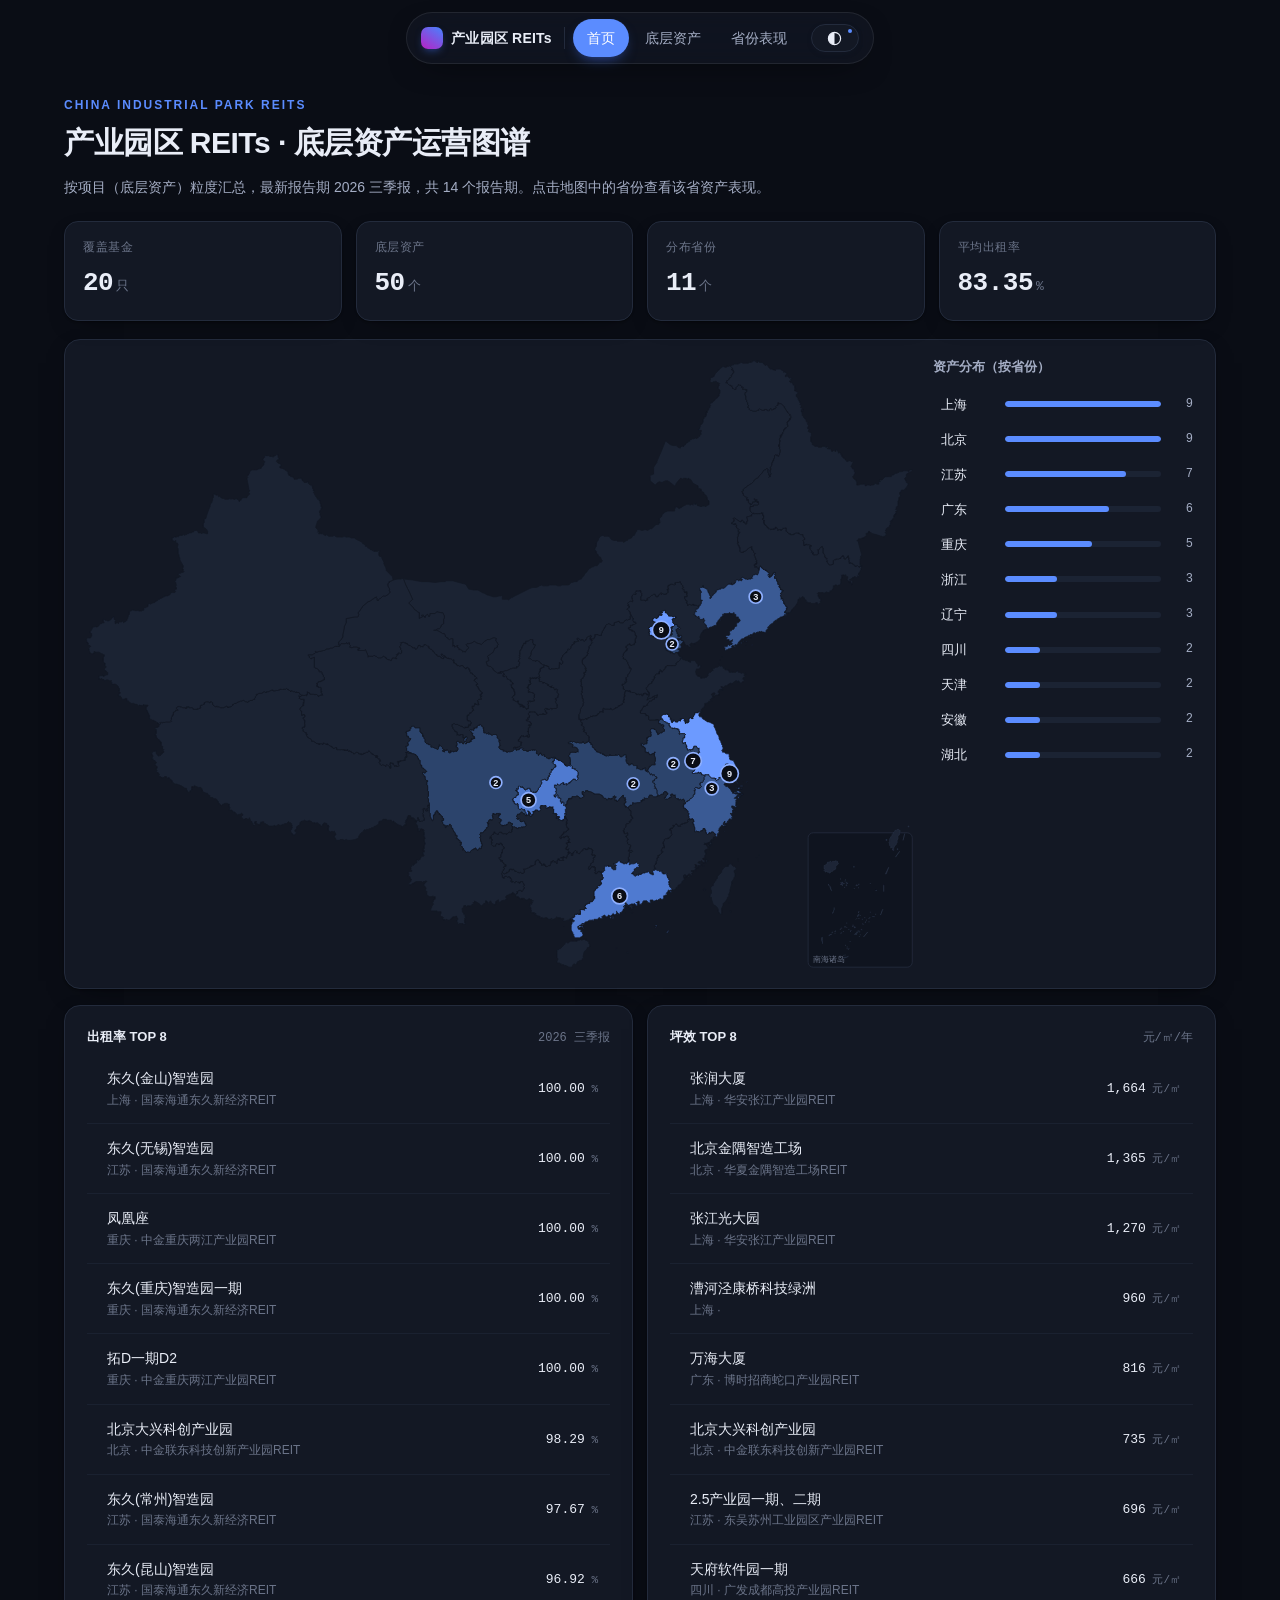
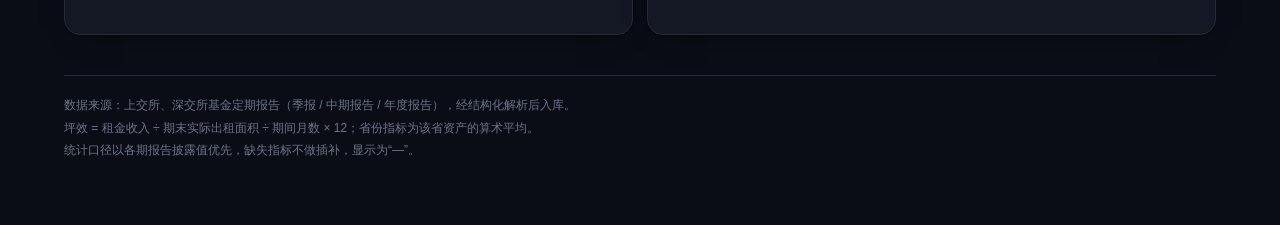
==== index.html @ 0d3db141 "feat: 产业园区 REITs 数据站静态站点（含明暗主题） - 首页：中国地图 + 省份资产分布 + 出租率/坪效榜单 - 底层资产列表：搜索、省份筛选、多列排序、趋势迷你图 - 资产详情：出租率" ====
<!DOCTYPE html>
<html lang="zh-CN">
<head>
<meta charset="UTF-8">
<meta name="viewport" content="width=device-width, initial-scale=1.0">
<title>产业园区 REITs · 底层资产运营图谱</title>
<meta name="description" content="产业园区基础设施 REITs 底层资产运营数据：出租率、租金、坪效、NOI 的省份分布与季度趋势。">
<meta name="theme-color" content="#4375ff">
<script>
/* 首屏前应用主题，避免明暗闪烁（19:00–07:00 自动深夜模式） */
(function () {
  try {
    var m = sessionStorage.getItem("reits-theme-mode");
    var h = new Date().getHours();
    var t = (m === "light" || m === "dark") ? m : ((h >= 19 || h < 7) ? "dark" : "light");
    document.documentElement.setAttribute("data-theme", t);
  } catch (e) {}
})();
</script>
<link rel="icon" href="favicon.svg" type="image/svg+xml">
<link rel="stylesheet" href="assets/style.css">
</head>
<body>

<div class="wrap">
  <div class="page-head">
    <div class="eyebrow">China Industrial Park REITs</div>
    <h1>产业园区 REITs · 底层资产运营图谱</h1>
    <p class="sub" id="sub">按项目（底层资产）粒度汇总的运营与财务数据，覆盖出租率、租金水平、坪效与运营净收益率。点击地图中的省份查看该省资产表现。</p>
  </div>

  <div class="stats" id="stats"></div>

  <div class="card map-card">
    <div class="map-grid">
      <div>
        <svg id="map" xmlns="http://www.w3.org/2000/svg"></svg>
      </div>
      <div class="map-side">
        <h3>资产分布（按省份）</h3>
        <div class="prov-list"></div>
      </div>
    </div>
  </div>

  <div class="chart-grid" style="margin-top:16px">
    <div class="card card-pad">
      <div class="chart-title"><b>出租率 TOP 8</b><span id="rq"></span></div>
      <table class="tbl" id="rankOcc"></table>
    </div>
    <div class="card card-pad">
      <div class="chart-title"><b>坪效 TOP 8</b><span>元/㎡/年</span></div>
      <table class="tbl" id="rankPsm"></table>
    </div>
  </div>

  <div class="foot">
    数据来源：上交所、深交所基金定期报告（季报 / 中期报告 / 年度报告），经结构化解析后入库。<br>
    坪效 = 租金收入 ÷ 期末实际出租面积 ÷ 期间月数 × 12；省份指标为该省资产的算术平均。<br>
    统计口径以各期报告披露值优先，缺失指标不做插补，显示为“—”。
  </div>
</div>

<script src="data/db.js"></script>
<script src="data/geo.js"></script>
<script src="assets/app.js"></script>
<script>
(function () {
  const { mountNav, mountMap, fmt, DB, $ } = APP;
  mountNav("home");

  const m = DB.meta;
  const stat = [
    ["覆盖基金", m.nFund, "只"],
    ["底层资产", m.nAsset, "个"],
    ["分布省份", m.nProv, "个"],
    ["平均出租率", m.avgOcc, "%"],
  ];
  $("#stats").innerHTML = stat.map(([k, v, u]) =>
    `<div class="stat"><div class="k">${k}</div><div class="v">${v === null ? "—" : v}<small>${u}</small></div></div>`
  ).join("");

  $("#sub").textContent =
    `按项目（底层资产）粒度汇总，最新报告期 ${fmt.q(m.latest)}，共 ${m.nQuarter} 个报告期。` +
    `点击地图中的省份查看该省资产表现。`;

  mountMap($("#map"), $(".map-side"));

  const rank = (key, host, unit, digits) => {
    const rows = DB.assets.filter((a) => a[key] !== null).sort((a, b) => b[key] - a[key]).slice(0, 8);
    $(host).innerHTML = rows.map((a) => `<tr onclick="location.href='asset.html?id=${encodeURIComponent(a.id)}'">
      <td class="l"><div class="asset-name">${a.name}</div>
      <div class="asset-sub">${a.prov} · ${a.fund.replace("封闭式基础设施证券投资基金", "REIT")}</div></td>
      <td>${fmt.n(a[key], digits)}<span class="muted" style="font-size:11px"> ${unit}</span></td></tr>`).join("");
  };
  rank("occ", "#rankOcc", "%", 2);
  rank("psm", "#rankPsm", "元/㎡", 0);
  $("#rq").textContent = fmt.q(m.latest);
})();
</script>
</body>
</html>
---- assets/style.css ----
:root {
  color-scheme: light;

  --bg: #f5f5f7;
  --card: #ffffff;
  --card-2: #fafbff;
  --ink: #00001e;
  --ink-2: #5b6178;
  --ink-3: #9398ab;
  --line: #e8ecf5;
  --line-2: #f2f4f9;
  --hover: #fafbff;
  --theme: #4375ff;
  --theme-deep: #0271e4;
  --theme-bg: #eaf0ff;
  --green: #28a63f;
  --red: #d8213c;
  --radius: 16px;
  --shadow: 0 6px 24px -12px rgba(31, 38, 66, 0.18), 0 1px 2px rgba(31, 38, 66, 0.04);

  /* 导航 / 浮层 */
  --nav-bg: rgba(255, 255, 255, 0.72);
  --nav-border: rgba(255, 255, 255, 0.7);
  --nav-shadow: 0 8px 30px -18px rgba(31, 38, 66, 0.35);
  --tip-bg: rgba(0, 10, 40, 0.9);
  --tip-ink: #ffffff;

  /* 地图 */
  --map-1: #eef1f7;
  --map-2: #dbe6ff;
  --map-3: #b6cbff;
  --map-4: #8aa8ff;
  --map-5: #5b83ff;
  --map-6: #4375ff;
  --map-stroke: #ffffff;
  --map-area: #dfe6f5;
  --map-area-line: #b9c6de;
  --nh-frame: #fbfcff;
  --nh-frame-line: #dfe5f0;
  --bubble-bg: #ffffff;

  --mono: "SF Mono", "JetBrains Mono", Menlo, Consolas, monospace;
}

/* ---------------- 暗色（深夜）模式 ---------------- */
:root[data-theme="dark"] {
  color-scheme: dark;

  --bg: #0a0d15;
  --card: #131824;
  --card-2: #0f141f;
  --ink: #e9edf7;
  --ink-2: #a4adc4;
  --ink-3: #6b7489;
  --line: #232b3c;
  --line-2: #1a2130;
  --hover: #171e2c;
  --theme: #5b8cff;
  --theme-deep: #8fb0ff;
  --theme-bg: rgba(91, 140, 255, 0.16);
  --green: #3ac26a;
  --red: #ff5d78;
  --shadow: 0 8px 28px -16px rgba(0, 0, 0, 0.75), 0 1px 2px rgba(0, 0, 0, 0.35);

  --nav-bg: rgba(18, 23, 34, 0.72);
  --nav-border: rgba(255, 255, 255, 0.08);
  --nav-shadow: 0 10px 34px -18px rgba(0, 0, 0, 0.9);
  --tip-bg: rgba(35, 43, 60, 0.94);
  --tip-ink: #eef2fb;

  --map-1: #1b2333;
  --map-2: #22304b;
  --map-3: #2c446c;
  --map-4: #3a5a94;
  --map-5: #4f7ad0;
  --map-6: #6c9aff;
  --map-stroke: #131824;
  --map-area: #1d2536;
  --map-area-line: #2b3549;
  --nh-frame: #0f141f;
  --nh-frame-line: #242c3d;
  --bubble-bg: #0a0d15;
}

* { box-sizing: border-box; }

html, body {
  margin: 0;
  padding: 0;
  background: var(--bg);
  color: var(--ink);
  font-family: "PingFang SC", "PingFangSC-Regular", -apple-system, "Helvetica Neue",
    Helvetica, "Microsoft YaHei", Roboto, Arial, sans-serif;
  -webkit-font-smoothing: antialiased;
  font-size: 14px;
  line-height: 1.62;
}

a { color: inherit; text-decoration: none; }

/* ---------------- 导航 ---------------- */
.nav {
  position: fixed;
  top: 0; left: 0; right: 0;
  display: flex;
  justify-content: center;
  padding: 12px 0;
  z-index: 50;
  pointer-events: none;
}
.nav-inner {
  pointer-events: auto;
  max-width: calc(100vw - 20px);
  display: flex;
  align-items: center;
  gap: 2px;
  height: 52px;
  padding: 0 14px;
  border-radius: 999px;
  background: var(--nav-bg);
  border: 1px solid var(--nav-border);
  box-shadow: var(--nav-shadow);
  backdrop-filter: blur(20px) saturate(180%);
  -webkit-backdrop-filter: blur(20px) saturate(180%);
  transition: background-color .35s ease, border-color .35s ease;
}
.brand {
  flex: none;
  display: flex;
  align-items: center;
  gap: 8px;
  white-space: nowrap;
  padding-right: 12px;
  margin-right: 6px;
  border-right: 1px solid var(--line);
  font-weight: 600;
  letter-spacing: .2px;
}
.brand-mark {
  width: 22px; height: 22px;
  border-radius: 7px;
  background: linear-gradient(215deg, #4584ff 0%, #cf0db9 120%);
  box-shadow: 0 4px 10px -4px rgba(67, 117, 255, .7);
}
.nav a.link {
  flex: none;
  padding: 8px 14px;
  border-radius: 999px;
  color: var(--ink-2);
  font-size: 14px;
  transition: all .22s ease;
  white-space: nowrap;
}
.nav a.link:hover { color: var(--theme-deep); background: var(--theme-bg); }
.nav a.link.active { color: #fff; background: var(--theme); box-shadow: 0 6px 14px -6px rgba(67,117,255,.65); }

/* ---------------- 明暗切换 ---------------- */
.theme-btn {
  position: relative;
  flex: none;
  display: inline-flex;
  align-items: center;
  justify-content: center;
  width: 48px;
  height: 28px;
  margin-left: 8px;
  padding: 0;
  border: 1px solid var(--line);
  border-radius: 999px;
  background: var(--card);
  color: var(--ink);
  cursor: pointer;
  box-shadow: 0 2px 8px -4px rgba(31, 38, 66, .28);
  transition: background-color .22s ease, border-color .22s ease, color .22s ease, transform .12s ease;
  -webkit-tap-highlight-color: transparent;
}
.theme-btn:hover { background: var(--theme-bg); border-color: transparent; color: var(--theme-deep); }
.theme-btn:active { transform: scale(.94); }
.theme-btn:focus-visible { outline: 2px solid var(--theme); outline-offset: 2px; }
.theme-btn svg { width: 17px; height: 17px; display: block; }
.theme-btn .half { fill: currentColor; }
.theme-btn .ring { fill: none; stroke: currentColor; stroke-width: 1.7; }
/* 自动模式：右上角小圆点 */
.theme-btn[data-mode="auto"]::after {
  content: "";
  position: absolute;
  top: 4px; right: 6px;
  width: 4px; height: 4px;
  border-radius: 50%;
  background: var(--theme);
}

/* ---------------- 布局 ---------------- */
.wrap {
  max-width: 1200px;
  width: 90%;
  margin: 0 auto;
  padding: 96px 0 64px;
}
.page-head { margin-bottom: 22px; }
.eyebrow {
  font-size: 12px;
  letter-spacing: 2px;
  text-transform: uppercase;
  color: var(--theme);
  font-weight: 600;
  margin-bottom: 8px;
}
h1 {
  font-size: 30px;
  line-height: 1.3;
  margin: 0 0 8px;
  letter-spacing: -.5px;
  font-weight: 600;
}
.sub { color: var(--ink-2); font-size: 14px; max-width: 760px; }
.muted { color: var(--ink-3); }
.mono { font-family: var(--mono); font-variant-numeric: tabular-nums; }

/* ---------------- 卡片 ---------------- */
.card {
  background: var(--card);
  border: 1px solid var(--line);
  border-radius: var(--radius);
  box-shadow: var(--shadow);
}
.card-pad { padding: 20px 22px; }

.stats {
  display: grid;
  grid-template-columns: repeat(4, 1fr);
  gap: 14px;
  margin-bottom: 18px;
}
.stat {
  background: var(--card);
  border: 1px solid var(--line);
  border-radius: 14px;
  padding: 16px 18px;
  box-shadow: var(--shadow);
}
.stat .k { font-size: 12px; color: var(--ink-3); letter-spacing: .5px; }
.stat .v {
  font-size: 26px; font-weight: 600; letter-spacing: -.5px;
  font-family: var(--mono); margin-top: 4px;
}
.stat .v small { font-size: 13px; font-weight: 400; color: var(--ink-3); margin-left: 3px; }

/* ---------------- 地图 ---------------- */
.map-card { padding: 14px; overflow: hidden; }
.map-grid {
  display: grid;
  grid-template-columns: minmax(0, 1fr) 268px;
  gap: 14px;
}
@media (max-width: 900px) { .map-grid { grid-template-columns: 1fr; } }

#map { width: 100%; height: auto; display: block; }
#map .prov {
  fill: var(--map-1);
  stroke: var(--map-stroke);
  stroke-width: .9;
  transition: fill .18s ease, opacity .18s ease;
  cursor: default;
}
#map .prov.lv0 { fill: var(--map-1); }
#map .prov.lv1 { fill: var(--map-2); }
#map .prov.lv2 { fill: var(--map-3); }
#map .prov.lv3 { fill: var(--map-4); }
#map .prov.lv4 { fill: var(--map-5); }
#map .prov.lv5 { fill: var(--map-6); }
#map .nh-area { fill: var(--map-area); stroke: var(--map-area-line); stroke-width: .6; }
#map .prov.has { cursor: pointer; }
#map .prov.has:hover { fill: var(--theme-deep) !important; }
#map .prov.dim { opacity: .45; }
#map .bubble { fill: var(--bubble-bg); stroke: var(--theme-deep); stroke-width: 2; pointer-events: none; }
#map .bubble-label {
  font-size: 11px; fill: var(--ink); font-weight: 600; pointer-events: none;
  font-family: var(--mono);
}
#map .nh-frame { fill: var(--nh-frame); stroke: var(--nh-frame-line); stroke-width: 1; }
#map .nh-text { font-size: 10px; fill: var(--ink-3); }

.map-side { display: flex; flex-direction: column; min-height: 0; }
.map-side h3 {
  font-size: 13px; margin: 2px 0 10px; color: var(--ink-2); font-weight: 600;
}
.prov-list { overflow: auto; flex: 1; margin: 0 -6px; padding: 0 6px; }
.prov-row {
  display: flex; align-items: center; gap: 10px;
  padding: 7px 8px; border-radius: 9px; cursor: pointer;
  transition: background .16s ease;
}
.prov-row:hover { background: var(--theme-bg); }
.prov-row .nm { width: 54px; font-size: 13px; }
.prov-row .bar { flex: 1; height: 6px; border-radius: 99px; background: var(--map-1); overflow: hidden; }
.prov-row .bar i { display: block; height: 100%; border-radius: 99px; background: var(--theme); }
.prov-row .ct { font-size: 12px; color: var(--ink-2); font-family: var(--mono); width: 22px; text-align: right; }

.tooltip {
  position: fixed;
  pointer-events: none;
  background: var(--tip-bg);
  color: var(--tip-ink);
  font-size: 12px;
  padding: 7px 10px;
  border-radius: 8px;
  line-height: 1.5;
  opacity: 0;
  transition: opacity .12s ease;
  z-index: 99;
  white-space: nowrap;
  backdrop-filter: blur(6px);
}
.tooltip.show { opacity: 1; }

/* ---------------- 表格 ---------------- */
table.tbl { width: 100%; border-collapse: collapse; }
.tbl th {
  text-align: right;
  font-size: 12px;
  font-weight: 500;
  color: var(--ink-3);
  padding: 12px 12px;
  border-bottom: 1px solid var(--line);
  white-space: nowrap;
  cursor: pointer;
  user-select: none;
}
.tbl th:first-child, .tbl td:first-child { text-align: left; padding-left: 20px; }
.tbl th.l, .tbl td.l { text-align: left; }
.tbl th:hover { color: var(--theme); }
.tbl th.on { color: var(--theme); font-weight: 600; }
.tbl td {
  padding: 13px 12px;
  text-align: right;
  border-bottom: 1px solid var(--line-2);
  font-family: var(--mono);
  font-size: 13px;
  font-variant-numeric: tabular-nums;
}
.tbl td.l { font-family: inherit; }
.tbl tbody tr { cursor: pointer; transition: background .14s ease; }
.tbl tbody tr:hover { background: var(--hover); }
.tbl tbody tr:last-child td { border-bottom: none; }
.asset-name { font-weight: 500; font-size: 14px; }
.asset-sub { font-size: 12px; color: var(--ink-3); margin-top: 1px; }
.pill {
  display: inline-block; padding: 1px 7px; border-radius: 6px;
  background: var(--theme-bg); color: var(--theme-deep);
  font-size: 11px; font-family: inherit;
}

/* ---------------- 图表 ---------------- */
.chart-grid {
  display: grid;
  grid-template-columns: repeat(2, minmax(0, 1fr));
  gap: 14px;
}
@media (max-width: 820px) { .chart-grid { grid-template-columns: 1fr; } }
.chart-box { padding: 18px 18px 10px; }
.chart-title { display: flex; align-items: baseline; justify-content: space-between; margin-bottom: 6px; }
.chart-title b { font-size: 13px; font-weight: 600; }
.chart-title span { font-size: 12px; color: var(--ink-3); font-family: var(--mono); }
.chart svg { width: 100%; height: auto; display: block; overflow: visible; }
.axis-line { stroke: var(--line); stroke-width: 1; }
.axis-text { font-size: 10px; fill: var(--ink-3); font-family: var(--mono); }
.series { fill: none; stroke-width: 2; stroke-linejoin: round; stroke-linecap: round; }
.series-area { opacity: .10; }
.dot { stroke: var(--card); stroke-width: 1.6; }

/* ---------------- 列表 / 卡片 ---------------- */
.prov-cards {
  display: grid;
  grid-template-columns: repeat(3, minmax(0, 1fr));
  gap: 14px;
}
@media (max-width: 900px) { .prov-cards { grid-template-columns: repeat(2, minmax(0, 1fr)); } }
@media (max-width: 600px) { .prov-cards { grid-template-columns: 1fr; } }
.prov-card { padding: 18px 20px; cursor: pointer; transition: transform .18s ease, box-shadow .18s ease; }
.prov-card:hover { transform: translateY(-2px); box-shadow: 0 14px 34px -16px rgba(31,38,66,.28); }
.prov-card .top { display: flex; align-items: baseline; justify-content: space-between; }
.prov-card .nm { font-size: 17px; font-weight: 600; }
.prov-card .ct { font-size: 12px; color: var(--ink-3); }
.prov-card .row2 {
  display: flex; gap: 18px; margin-top: 12px;
  font-family: var(--mono); font-size: 13px;
}
.prov-card .row2 i { font-style: normal; color: var(--ink-3); font-family: inherit; font-size: 12px; }

.toolbar {
  display: flex; gap: 10px; align-items: center; flex-wrap: wrap;
  margin-bottom: 14px;
}
.search {
  flex: 1; min-width: 200px;
  display: flex; align-items: center; gap: 8px;
  background: var(--card); border: 1px solid var(--line);
  border-radius: 10px; padding: 9px 13px;
  box-shadow: var(--shadow);
}
.search input {
  border: none; outline: none; flex: 1; font-size: 14px;
  background: transparent; color: var(--ink); font-family: inherit;
}
.chips { display: flex; gap: 6px; flex-wrap: wrap; }
.chip {
  padding: 7px 13px; border-radius: 9px; font-size: 13px;
  background: var(--card); border: 1px solid var(--line);
  cursor: pointer; color: var(--ink-2); transition: all .16s ease;
}
.chip:hover { color: var(--theme); border-color: var(--theme-bg); }
.chip.on { background: var(--theme); color: #fff; border-color: var(--theme); }

.crumb { font-size: 13px; color: var(--ink-3); margin-bottom: 10px; }
.crumb a:hover { color: var(--theme); }

.kv { display: grid; grid-template-columns: repeat(4, 1fr); gap: 12px; }
@media (max-width: 700px) { .kv { grid-template-columns: repeat(2, 1fr); } }
.kv .item { padding: 14px 16px; background: var(--card-2); border-radius: 12px; }
.kv .item .k { font-size: 12px; color: var(--ink-3); }
.kv .item .v { font-size: 19px; font-weight: 600; font-family: var(--mono); margin-top: 2px; }
.kv .item .v small { font-size: 12px; color: var(--ink-3); font-weight: 400; }

.up { color: var(--red); }
.down { color: var(--green); }

.foot {
  margin-top: 40px; padding-top: 18px;
  border-top: 1px solid var(--line);
  font-size: 12px; color: var(--ink-3); line-height: 1.9;
}
.empty { padding: 48px; text-align: center; color: var(--ink-3); }


/* ---------------- 响应式 ---------------- */
@media (max-width: 860px) {
  .stats { grid-template-columns: repeat(2, minmax(0, 1fr)); }
  .chart-grid { grid-template-columns: 1fr; }
  .map-side { max-height: 320px; }
}
@media (max-width: 620px) {
  html, body { overflow-x: hidden; }
  .wrap { width: 94%; padding-top: 82px; }
  h1 { font-size: 21px; letter-spacing: -.2px; }
  .sub { font-size: 13px; }
  .nav-inner { height: 46px; padding: 0 8px; gap: 0; }
  .brand { padding-right: 8px; margin-right: 2px; }
  .brand span:not(.brand-mark) { display: none; }
  .nav a.link { padding: 7px 11px; font-size: 13px; }
  .stat { padding: 13px 14px; }
  .stat .v { font-size: 21px; }
  .card-pad { padding: 16px; }
  .map-card { padding: 8px; }
  .tbl th, .tbl td { padding: 10px 8px; font-size: 12px; }
  .tbl th:first-child, .tbl td:first-child { padding-left: 12px; }
  .prov-row .nm { width: 46px; }
  .tbl { min-width: 720px; }
  .tbl td, .tbl th { white-space: nowrap; }
  .tbl .asset-name, .tbl .asset-sub { white-space: normal; }
  .card { -webkit-overflow-scrolling: touch; }
}


/* ---------------- 响应式 ---------------- */
@media (max-width: 860px) {
  .stats { grid-template-columns: repeat(2, minmax(0, 1fr)); }
  .chart-grid { grid-template-columns: 1fr; }
  .map-side { max-height: 320px; }
}
@media (max-width: 620px) {
  html, body { overflow-x: hidden; }
  .wrap { width: 94%; padding-top: 82px; }
  h1 { font-size: 21px; letter-spacing: -.2px; }
  .sub { font-size: 13px; }
  .nav-inner { height: 46px; padding: 0 8px; gap: 0; }
  .brand { padding-right: 8px; margin-right: 2px; }
  .brand span:not(.brand-mark) { display: none; }
  .nav a.link { padding: 7px 11px; font-size: 13px; }
  .stat { padding: 13px 14px; }
  .stat .v { font-size: 21px; }
  .card-pad { padding: 16px; }
  .map-card { padding: 8px; }
  .tbl th, .tbl td { padding: 10px 8px; font-size: 12px; }
  .tbl th:first-child, .tbl td:first-child { padding-left: 12px; }
  .prov-row .nm { width: 46px; }
  .tbl { min-width: 720px; }
  .tbl td, .tbl th { white-space: nowrap; }
  .tbl .asset-name, .tbl .asset-sub { white-space: normal; }
  .card { -webkit-overflow-scrolling: touch; }
}


/* ---------------- 主题切换过渡 ----------------
   仅在首帧后（html.theme-anim）启用，避免首屏加载时颜色被补间 */
html.theme-anim body,
html.theme-anim .card,
html.theme-anim .stat,
html.theme-anim .search,
html.theme-anim .chip,
html.theme-anim .kv .item,
html.theme-anim .tbl td,
html.theme-anim .tbl th,
html.theme-anim .prov-row .bar,
html.theme-anim .map-card,
html.theme-anim .chart-box {
  transition: background-color .35s ease, border-color .35s ease, color .35s ease;
}
@media (prefers-reduced-motion: reduce) {
  html.theme-anim body,
  html.theme-anim .card,
  html.theme-anim .stat,
  html.theme-anim .search,
  html.theme-anim .chip,
  html.theme-anim .kv .item,
  html.theme-anim .tbl td,
  html.theme-anim .tbl th,
  html.theme-anim .prov-row .bar,
  html.theme-anim .map-card,
  html.theme-anim .chart-box { transition: none; }
}

/* ---------------- 小屏：收紧切换按钮 ---------------- */
@media (max-width: 620px) {
  .theme-btn { width: 42px; height: 25px; margin-left: 5px; }
  .theme-btn svg { width: 15px; height: 15px; }
  .theme-btn[data-mode="auto"]::after { top: 3px; right: 5px; width: 3.5px; height: 3.5px; }
}
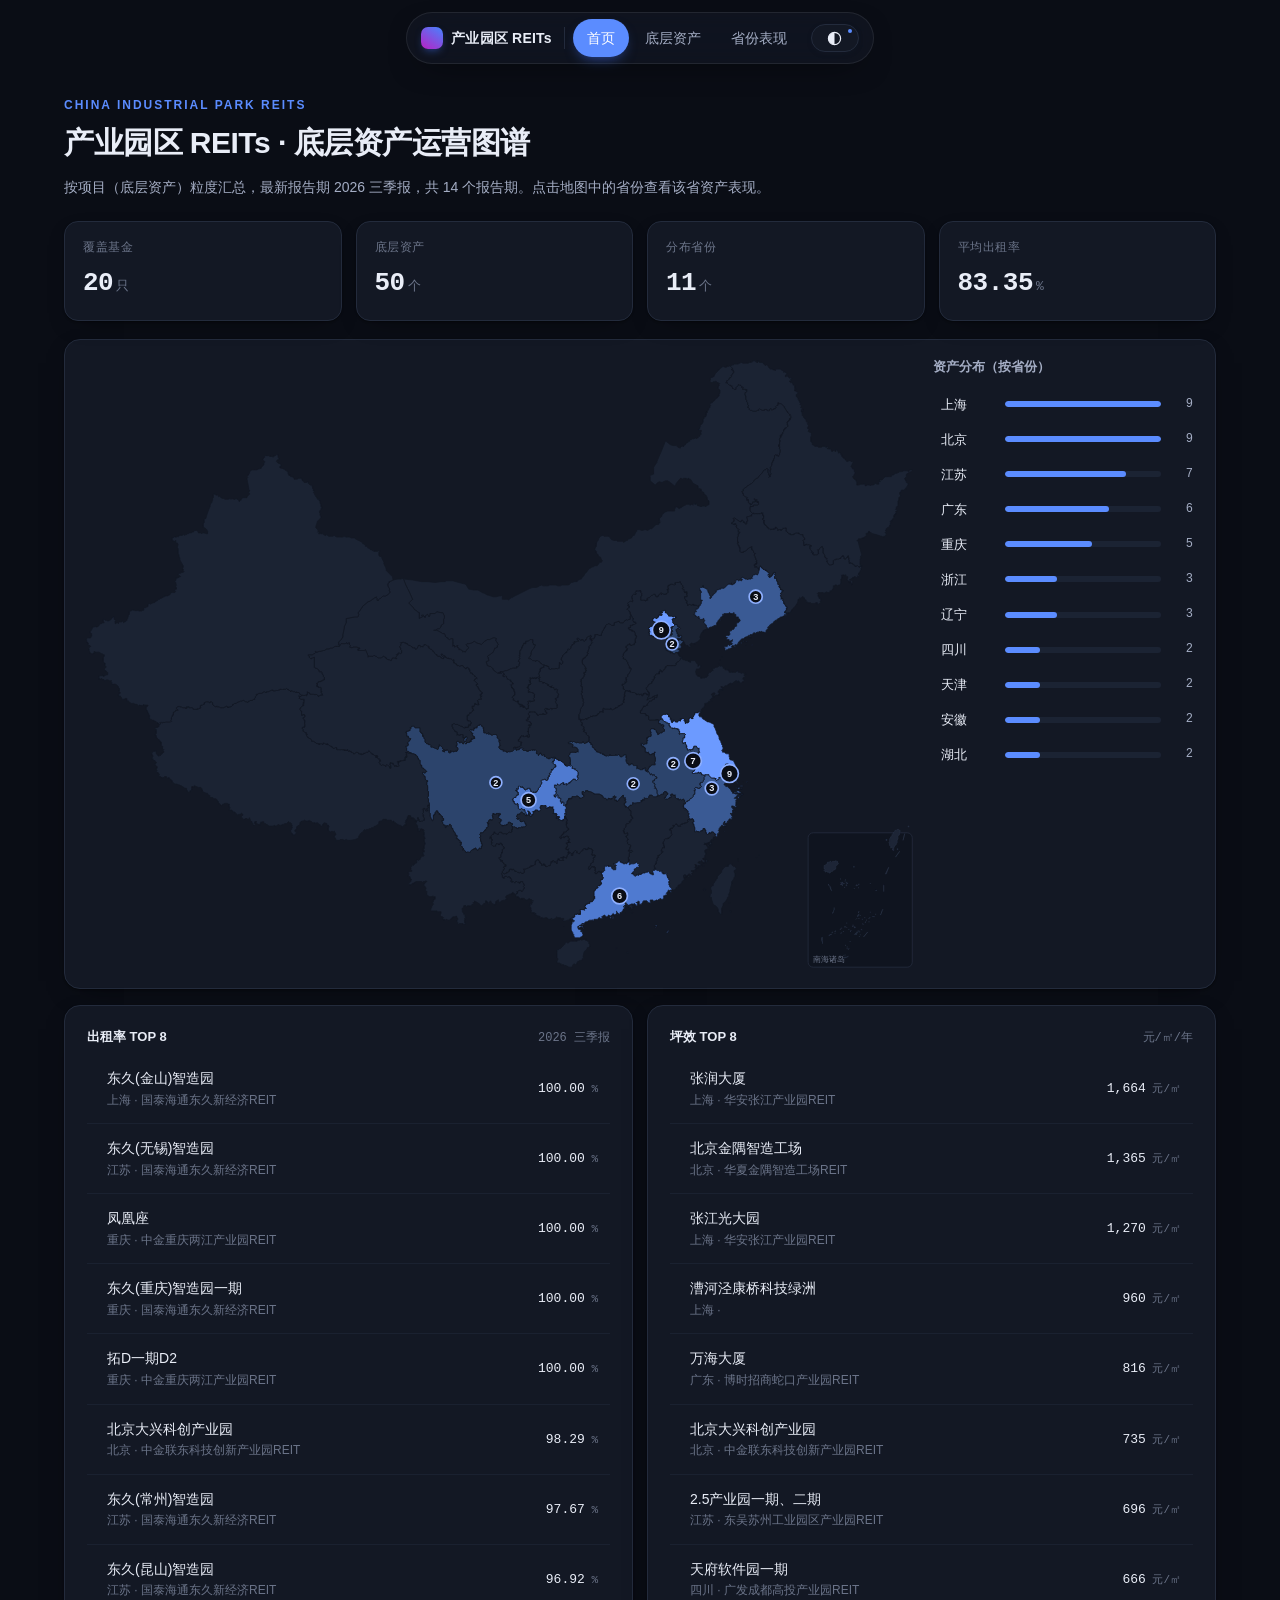
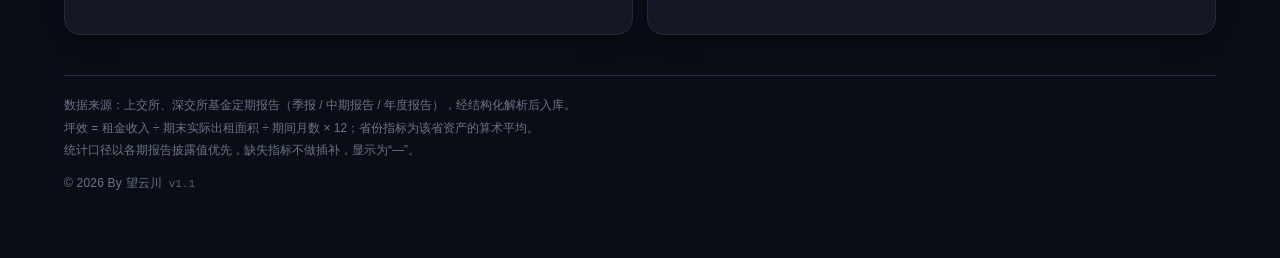
==== commit 6e52c29a: "feat: 页脚版权声明（© 年份 By 望云川 · v1.1） - 年份由 JS 动态取当前年份，跨年自动更新 - 与页脚正文同字号同色，左对齐，桌面端与移动端一致 - 覆盖 5 个页面，资产详情页" ====
--- a/index.html
+++ b/index.html
@@ -58,6 +58,7 @@
     数据来源：上交所、深交所基金定期报告（季报 / 中期报告 / 年度报告），经结构化解析后入库。<br>
     坪效 = 租金收入 ÷ 期末实际出租面积 ÷ 期间月数 × 12；省份指标为该省资产的算术平均。<br>
     统计口径以各期报告披露值优先，缺失指标不做插补，显示为“—”。
+    <div class="copy">© <span class="copy-yr">2026</span> By 望云川 <span class="copy-ver">v1.1</span></div>
   </div>
 </div>
 
--- a/assets/style.css
+++ b/assets/style.css
@@ -429,6 +429,25 @@
   margin-top: 40px; padding-top: 18px;
   border-top: 1px solid var(--line);
   font-size: 12px; color: var(--ink-3); line-height: 1.9;
+}
+/* 页脚版权：与页脚正文同字号同色，左对齐 */
+.foot .copy {
+  margin-top: 10px;
+  font-size: 12px;
+  line-height: 1.9;
+  color: var(--ink-3);
+  text-align: left;
+  letter-spacing: .2px;
+  white-space: normal;
+  word-break: keep-all;
+}
+.foot .copy .copy-yr { font-variant-numeric: tabular-nums; }
+.foot .copy .copy-ver {
+  margin-left: 3px;
+  font-family: var(--mono);
+  font-size: 11px;
+  opacity: .8;
+  letter-spacing: 0;
 }
 .empty { padding: 48px; text-align: center; color: var(--ink-3); }
 
